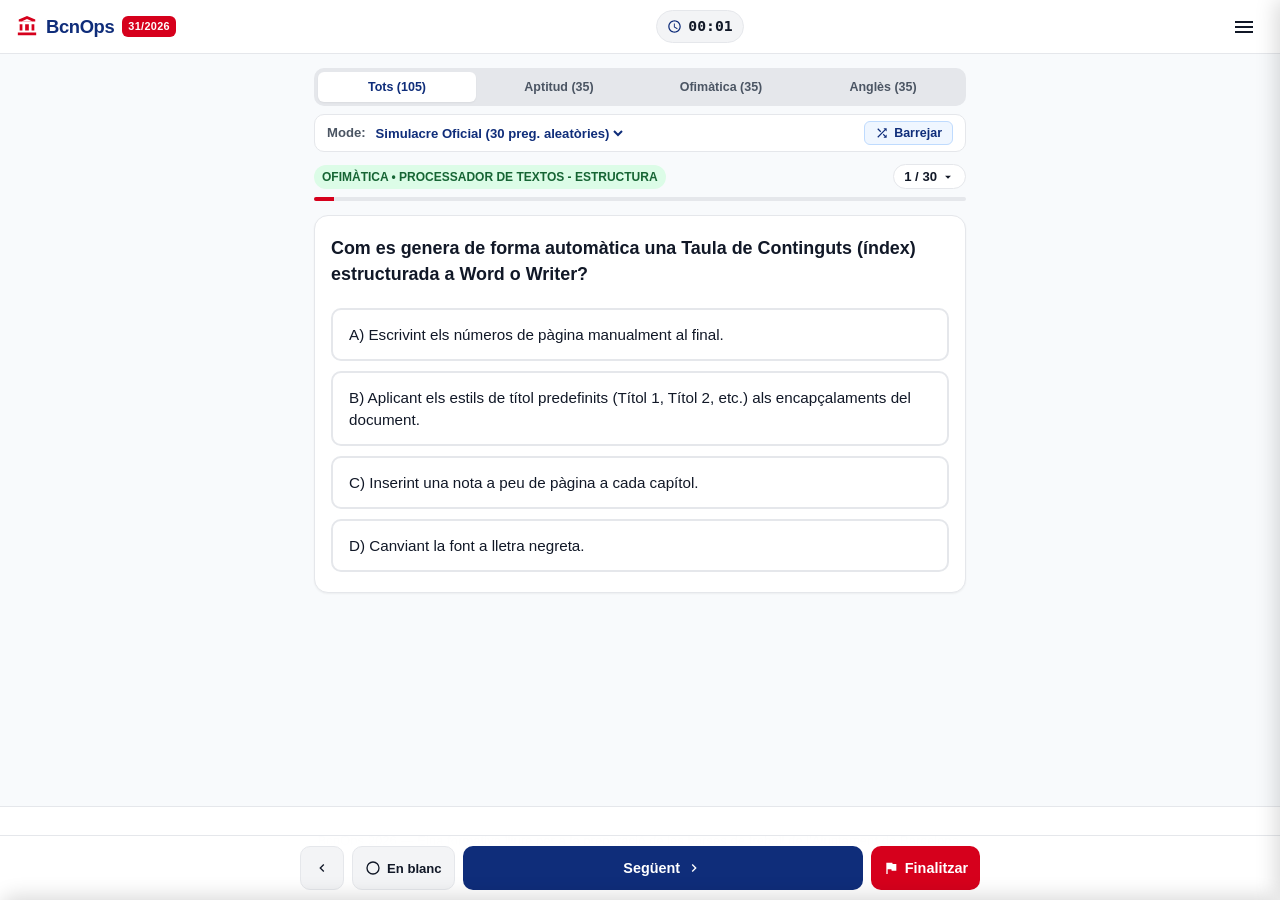
==== index.html @ 0d312356 "fix: botó veure resposta com a toggle al menú hamburger" ====
<!DOCTYPE html>
<html lang="ca">
<head>
  <meta charset="UTF-8">
  <meta name="viewport" content="width=device-width, initial-scale=1.0, maximum-scale=1.0, user-scalable=no, viewport-fit=cover">
  <title>BcnOps 2026 — Simulador d'Exàmens Borses Ajuntament de Barcelona</title>
  <meta name="description" content="Simulador de test mòbil per a la preparació de les borses de treball de l'Ajuntament de Barcelona 2026 (Expedient 31/2026). Desenvolupat per xarop.com.">
  <link rel="stylesheet" href="styles.css">
  <link rel="author" href="humans.txt">
  <link rel="icon" href="data:image/svg+xml,<svg xmlns=%22http://www.w3.org/2000/svg%22 viewBox=%220 0 24 24%22 fill=%22%23d6001c%22><path d=%22M12 1L3 5v2h18V5L12 1zm0 3.25l5.5 2.45H6.5L12 4.25zM4 10v7h3v-7H4zm6 0v7h4v-7h-4zm7 0v7h3v-7h-3zM2 19v3h20v-3H2z%22/></svg>">
</head>
<body>

  <!-- ============================================================
       App Bar Superior Neta (54px)
       ============================================================ -->
  <header class="app-bar">
    <a href="#" class="brand-badge" onclick="navigateTo('view-simulador'); return false;" aria-label="Inici BcnOps">
      <svg class="brand-icon" fill="currentColor" viewBox="0 0 24 24" aria-hidden="true">
        <path d="M12 1L3 5v2h18V5L12 1zm0 3.25l5.5 2.45H6.5L12 4.25zM4 10v7h3v-7H4zm6 0v7h4v-7h-4zm7 0v7h3v-7h-3zM2 19v3h20v-3H2z"/>
      </svg>
      <span class="brand-title">BcnOps</span>
      <span class="brand-tag">31/2026</span>
    </a>

    <!-- Cronòmetre de la capçalera amb icona SVG -->
    <div class="header-timer" id="btn-header-timer" title="Fes clic per pausar o reprendre">
      <svg fill="currentColor" viewBox="0 0 24 24" aria-hidden="true">
        <path d="M12 2C6.5 2 2 6.5 2 12s4.5 10 10 10 10-4.5 10-10S17.5 2 12 2zm0 18c-4.41 0-8-3.59-8-8s3.59-8 8-8 8 3.59 8 8-3.59 8-8 8zm.5-13H11v6l5.2 3.2.8-1.3-4.5-2.7V7z"/>
      </svg>
      <span id="quiz-timer-text">00:00</span>
    </div>

    <!-- Botó Menú Hamburguesa -->
    <button class="btn-hamburger" id="btn-open-menu" aria-label="Obrir menú principal">
      <svg fill="currentColor" viewBox="0 0 24 24" aria-hidden="true">
        <path d="M3 18h18v-2H3v2zm0-5h18v-2H3v2zm0-7v2h18V6H3z"/>
      </svg>
    </button>
  </header>

  <!-- ============================================================
       Menú Lateral Lliscant (Side Drawer)
       ============================================================ -->
  <div class="drawer-overlay" id="drawer-overlay" aria-hidden="true"></div>
  <aside class="drawer-panel" id="drawer-panel" aria-label="Menú principal de navegació">
    
    <div class="drawer-header">
      <div class="drawer-title">Menú de Navegació</div>
      <button class="btn-drawer-close" id="btn-close-menu" aria-label="Tancar menú">
        <svg width="20" height="20" fill="currentColor" viewBox="0 0 24 24"><path d="M19 6.41L17.59 5 12 10.59 6.41 5 5 6.41 10.59 12 5 17.59 6.41 19 12 13.41 17.59 19 19 17.59 13.41 12z"/></svg>
      </button>
    </div>

    <div class="drawer-body">
      <!-- Enllaç Oficial Destacat -->
      <div class="drawer-official-box">
        <strong>Convocatòria Oficial BS2026</strong>
        <p>Borses de Treball de l'Ajuntament de Barcelona (Expedient 31/2026).</p>
        <a href="https://seuelectronica.ajuntament.barcelona.cat/processosselectius/ca/convocatories/borses-2026-bs2026" 
           target="_blank" 
           rel="noopener noreferrer" 
           class="drawer-official-btn">
          <span>Seu Electrònica Oficial</span>
          <svg width="14" height="14" fill="currentColor" viewBox="0 0 24 24"><path d="M14 3h7v7h-2V6.41l-9.29 9.3-1.42-1.42 9.3-9.29H14V3zM5 5h6V3H5c-1.1 0-2 .9-2 2v14c0 1.1.9 2 2 2h14c1.1 0 2-.9 2-2v-6h-2v6H5V5z"/></svg>
        </a>
      </div>

      <!-- Opcions de Navegació -->
      <nav class="drawer-nav">
        <button class="drawer-nav-item active" onclick="navigateTo('view-simulador')">
          <svg fill="currentColor" viewBox="0 0 24 24"><path d="M19 3H5c-1.1 0-2 .9-2 2v14c0 1.1.9 2 2 2h14c1.1 0 2-.9 2-2V5c0-1.1-.9-2-2-2zm-5 14H7v-2h7v2zm3-4H7v-2h10v2zm0-4H7V7h10v2z"/></svg>
          <span>Simulador de Test</span>
        </button>

        <button class="drawer-nav-item" onclick="startExpressMode()">
          <svg fill="currentColor" viewBox="0 0 24 24"><path d="M7 2v11h3v9l7-12h-4l4-8z"/></svg>
          <span>Entrenament Exprés (Immediat)</span>
        </button>

        <button class="drawer-nav-item" onclick="navigateTo('view-plan')">
          <svg fill="currentColor" viewBox="0 0 24 24"><path d="M19 4h-1V2h-2v2H8V2H6v2H5c-1.1 0-2 .9-2 2v14c0 1.1.9 2 2 2h14c1.1 0 2-.9 2-2V6c0-1.1-.9-2-2-2zm0 16H5V9h14v11z"/></svg>
          <span>Pla d'Estudis (17 - 23 Oct)</span>
        </button>

        <button class="drawer-nav-item" onclick="navigateTo('view-seus')">
          <svg fill="currentColor" viewBox="0 0 24 24"><path d="M12 2C8.13 2 5 5.13 5 9c0 5.25 7 13 7 13s7-7.75 7-13c0-3.87-3.13-7-7-7zm0 9.5c-1.38 0-2.5-1.12-2.5-2.5s1.12-2.5 2.5-2.5 2.5 1.12 2.5 2.5-1.12 2.5-2.5 2.5z"/></svg>
          <span>Seus d'Examen i Mapes</span>
        </button>

        <button class="drawer-nav-item" onclick="navigateTo('view-logistica')">
          <svg fill="currentColor" viewBox="0 0 24 24"><path d="M11.99 2C6.47 2 2 6.48 2 12s4.47 10 9.99 10C17.52 22 22 17.52 22 12S17.52 2 11.99 2zM12 20c-4.42 0-8-3.58-8-8s3.58-8 8-8 8 3.58 8 8-3.58 8-8 8zm.5-13H11v6l5.25 3.15.75-1.23-4.5-2.67z"/></svg>
          <span>Horaris i Material Obligatori</span>
        </button>

        <button class="drawer-nav-item" onclick="navigateTo('view-fonts')">
          <svg fill="currentColor" viewBox="0 0 24 24"><path d="M3.9 12c0-1.71 1.39-3.1 3.1-3.1h4V7H7c-2.76 0-5 2.24-5 5s2.24 5 5 5h4v-1.9H7c-1.71 0-3.1-1.39-3.1-3.1zM8 13h8v-2H8v2zm9-6h-4v1.9h4c1.71 0 3.1 1.39 3.1 3.1s-1.39 3.1-3.1 3.1h-4V17h4c2.76 0 5-2.24 5-5s-2.24-5-5-5z"/></svg>
          <span>Fonts i Exàmens Antics</span>
        </button>
      </nav>

      <!-- Opció de Configuració: Veure resposta (didàctic) -->
      <button class="drawer-nav-item" onclick="toggleHintMode()" id="drawer-hint-toggle">
        <svg width="18" height="18" fill="currentColor" viewBox="0 0 24 24" aria-hidden="true"><path d="M12 2C6.48 2 2 6.48 2 12s4.48 10 10 10 10-4.48 10-10S17.52 2 12 2zm1 17h-2v-2h2v2zm2.07-7.75l-.9.92C13.45 12.9 13 13.5 13 15h-2v-.5c0-1.1.45-2.1 1.17-2.83l1.24-1.26c.37-.36.59-.86.59-1.41 0-1.1-.9-2-2-2s-2 .9-2 2H8c0-2.21 1.79-4 4-4s4 1.79 4 4c0 .88-.36 1.68-.93 2.25z"/></svg>
        <span>Veure resposta (didàctic)</span>
        <button class="toggle-switch drawer-toggle-switch" id="drawer-hint-switch" role="switch" aria-checked="false" aria-label="Activar Veure resposta">
          <span class="toggle-thumb"></span>
        </button>
      </button>

      <!-- Targeta de Millor Puntuació -->
      <div style="background: #f9fafb; border: 1px solid var(--border-color); padding: 12px; border-radius: var(--radius-md);">
        <div style="font-size: 0.75rem; color: var(--text-muted); font-weight: 800; text-transform: uppercase;">Millor puntuació registrada</div>
        <div id="drawer-best-score" style="font-size: 1.35rem; font-weight: 900; color: var(--bcn-blue);">— / 10</div>
        <div style="font-size: 0.72rem; color: var(--text-light);">Desada automàticament a localStorage</div>
      </div>
    </div>

    <div class="drawer-footer">
      <button class="btn-action btn-action-secondary" id="btn-share-app" style="width: 100%;">
        <svg width="16" height="16" fill="currentColor" viewBox="0 0 24 24"><path d="M18 16.08c-.76 0-1.44.3-1.96.77L8.91 12.7c.05-.23.09-.46.09-.7s-.04-.47-.09-.7l7.05-4.11c.54.5 1.25.81 2.04.81 1.66 0 3-1.34 3-3s-1.34-3-3-3-3 1.34-3 3c0 .24.04.47.09.7L8.04 9.81C7.5 9.31 6.79 9 6 9c-1.66 0-3 1.34-3 3s1.34 3 3 3c.79 0 1.5-.31 2.04-.81l7.12 4.16c-.05.21-.08.43-.08.65 0 1.61 1.31 2.92 2.92 2.92 1.61 0 2.92-1.31 2.92-2.92s-1.31-2.92-2.92-2.92z"/></svg>
        <span>Comparteix l'eina</span>
      </button>
      <div style="font-size: 0.72rem; color: var(--text-muted); text-align: center; margin-top: 6px;">
        © 2026 desenvolupat per <a href="https://xarop.com" target="_blank" rel="noopener noreferrer" style="color: var(--bcn-red); font-weight: 700; text-decoration: none;">xarop.com</a>
      </div>
    </div>

  </aside>

  <!-- ============================================================
       Contingut Principal (Mobile-First)
       ============================================================ -->
  <main class="main-content">

    <!-- ============================================================
         VISTA 1: EL SIMULADOR DE TEST (ACTIVA PER DEFECTE)
         ============================================================ -->
    <section id="view-simulador" class="app-view active" role="region" aria-label="Simulador de Test">

      <!-- Segmented Control de Blocs -->
      <div class="category-segmented" role="tablist" aria-label="Filtre per categories">
        <button class="segment-btn active" data-cat="tots">Tots (105)</button>
        <button class="segment-btn" data-cat="aptitudinal">Aptitud (35)</button>
        <button class="segment-btn" data-cat="ofimatica">Ofimàtica (35)</button>
        <button class="segment-btn" data-cat="angles">Anglès (35)</button>
      </div>

      <!-- Barra de Modes d'Examen (Motor Aleatori / Random) -->
      <div class="exam-mode-bar">
        <div class="mode-selector">
          <span>Mode:</span>
          <select id="exam-mode-select" class="mode-select-input" aria-label="Mode de simulacre">
            <option value="simulacre30" selected>Simulacre Oficial (30 preg. aleatòries)</option>
            <option value="express">Mode Exprés (Feedback Immediat)</option>
            <option value="rapida15">Pràctica Ràpida (15 preg. aleatòries)</option>
            <option value="bancComplet">Banc Complet (Totes)</option>
          </select>
        </div>
        <button class="btn-shuffle" id="btn-shuffle-exam" title="Generar un nou examen aleatori">
          <svg fill="currentColor" viewBox="0 0 24 24"><path d="M10.59 9.17L5.41 4 4 5.41l5.17 5.17 1.42-1.41zM14.5 4l2.04 2.04L4 18.59 5.41 20 17.96 7.46 20 9.5V4h-5.5zm.33 9.42l-1.41 1.41 3.13 3.13L14.5 20H20v-5.5l-2.04 2.04-3.13-3.12z"/></svg>
          <span>Barrejar</span>
        </button>
      </div>


      <!-- Fila superior de la pregunta: Tag + Selector Ràpid Bottom Sheet + Stats Exprés -->
      <div class="quiz-top-bar">
        <span id="q-category-tag" class="category-pill cat-aptitudinal">Aptitudinal</span>
        <div class="express-stats-live" id="express-stats-live" style="display: none;">
          <span class="express-hit" id="exp-hits">0 correctes</span> • <span class="express-miss" id="exp-misses">0 errors</span>
        </div>
        <button class="btn-jump-sheet" id="btn-open-sheet" aria-label="Obrir graella de preguntes">
          <span id="q-counter-label">1 / 30</span>
          <svg fill="currentColor" viewBox="0 0 24 24"><path d="M7 10l5 5 5-5z"/></svg>
        </button>
      </div>

      <!-- Barra de progrés prima -->
      <div class="quiz-progress-track">
        <div class="quiz-progress-bar" id="quiz-progress-bar"></div>
      </div>

      <!-- Targeta de la Pregunta -->
      <div class="question-card">
        <h2 class="question-text" id="q-prompt-text">Carregant preguntes del test...</h2>
        
        <div class="options-list" id="q-options-container" role="radiogroup" aria-label="Opcions de resposta">
          <!-- Es generen dinàmicament a app.js -->
        </div>

        <!-- Botó "Veure resposta" (controlat pel toggle) -->
        <div id="hint-btn-container" style="display: none; margin-top: 4px;">
          <button class="btn-hint-reveal" id="btn-hint-reveal" onclick="revealHint()">
            <svg width="15" height="15" fill="currentColor" viewBox="0 0 24 24" aria-hidden="true"><path d="M12 2C6.48 2 2 6.48 2 12s4.48 10 10 10 10-4.48 10-10S17.52 2 12 2zm1 17h-2v-2h2v2zm2.07-7.75l-.9.92C13.45 12.9 13 13.5 13 15h-2v-.5c0-1.1.45-2.1 1.17-2.83l1.24-1.26c.37-.36.59-.86.59-1.41 0-1.1-.9-2-2-2s-2 .9-2 2H8c0-2.21 1.79-4 4-4s4 1.79 4 4c0 .88-.36 1.68-.93 2.25z"/></svg>
            <span>Veure resposta</span>
          </button>
          <div id="hint-reveal-panel" class="hint-reveal-panel" style="display: none;" aria-live="polite"></div>
        </div>

        <!-- Caixa de Feedback Didàctic Immediat (Mode Exprés) -->
        <div id="instant-feedback-card" class="instant-feedback-card" style="display: none;" aria-live="polite">
          <div class="feedback-badge" id="feedback-badge">
            <span id="feedback-title">Resposta correcta</span>
          </div>
          <div class="feedback-explanation" id="feedback-explanation"></div>
          <button class="btn-action btn-action-primary" id="btn-next-express" style="margin-top: 12px; width: 100%;">
            <span>Següent pregunta</span>
            <svg width="16" height="16" fill="currentColor" viewBox="0 0 24 24"><path d="M8.59 16.59L10 18l6-6-6-6-1.41 1.41L13.17 12z"/></svg>
          </button>
        </div>
      </div>

    </section>

    <!-- ============================================================
         VISTA 2: RESULTATS & REVISIÓ D'ERRORS
         ============================================================ -->
    <section id="view-results" class="app-view" role="region" aria-label="Resultats del Test">

      <div class="results-card">
        <div style="font-size: 0.85rem; font-weight: 800; color: var(--text-muted); text-transform: uppercase;">Puntuació Oficial Obtinguda</div>
        <div class="score-huge" id="res-score-number">0.00 / 10</div>
        <div><span class="result-badge pass" id="res-status-badge">Apte</span></div>

        <div class="stats-row">
          <div class="stat-cell">
            <div class="stat-num" id="stat-encerts" style="color: var(--success);">0</div>
            <div class="stat-sub">Encerts</div>
          </div>
          <div class="stat-cell">
            <div class="stat-num" id="stat-errors" style="color: var(--danger);">0</div>
            <div class="stat-sub">Errors</div>
          </div>
          <div class="stat-cell">
            <div class="stat-num" id="stat-blancs" style="color: var(--warning);">0</div>
            <div class="stat-sub">En blanc</div>
          </div>
          <div class="stat-cell">
            <div class="stat-num" id="stat-temps" style="color: var(--bcn-blue);">00:00</div>
            <div class="stat-sub">Temps</div>
          </div>
        </div>

        <div style="font-size: 0.82rem; color: var(--text-muted); background: #f9fafb; padding: 8px 10px; border-radius: var(--radius-sm);" id="res-formula-detail">
          Fórmula oficial: Encerts - (Errors / 3) = Puntuació neta
        </div>

        <div style="margin-top: 16px; display: flex; gap: 8px;">
          <button class="btn-action btn-action-primary" id="btn-restart-quiz" style="flex: 1;">
            <svg fill="currentColor" viewBox="0 0 24 24"><path d="M17.65 6.35C16.2 4.9 14.21 4 12 4c-4.42 0-7.99 3.58-7.99 8s3.57 8 7.99 8c3.73 0 6.84-2.55 7.73-6h-2.08c-.82 2.33-3.04 4-5.65 4-3.31 0-6-2.69-6-6s2.69-6 6-6c1.66 0 3.14.69 4.22 1.78L13 11h7V4l-2.35 2.35z"/></svg>
            <span>Nou Intent</span>
          </button>
          <button class="btn-action btn-action-secondary" onclick="navigateTo('view-plan')">
            <span>Pla d'Estudis</span>
          </button>
        </div>
      </div>

      <!-- Llistat de Revisió d'Errors -->
      <div class="section-card">
        <div style="display: flex; justify-content: space-between; align-items: center; margin-bottom: 12px; flex-wrap: wrap; gap: 8px;">
          <h3 class="section-title" style="margin-bottom: 0;">Revisió de Preguntes</h3>
          <div style="display: flex; gap: 4px;">
            <button class="segment-btn active review-filter-btn" data-filter="all" style="padding: 4px 8px; font-size: 0.72rem;">Totes</button>
            <button class="segment-btn review-filter-btn" data-filter="wrong" style="padding: 4px 8px; font-size: 0.72rem;">Fallades</button>
            <button class="segment-btn review-filter-btn" data-filter="correct" style="padding: 4px 8px; font-size: 0.72rem;">Encerts</button>
            <button class="segment-btn review-filter-btn" data-filter="blank" style="padding: 4px 8px; font-size: 0.72rem;">En blanc</button>
          </div>
        </div>

        <div id="review-questions-list">
          <!-- Es renderitza dinàmicament a app.js -->
        </div>
      </div>

    </section>

    <!-- ============================================================
         VISTA 3: PLA D'ESTUDIS (17 - 23 D'OCTUBRE)
         ============================================================ -->
    <section id="view-plan" class="app-view" role="region" aria-label="Pla d'Estudis">
      
      <div class="section-card">
        <div style="display: flex; justify-content: space-between; align-items: center; margin-bottom: 8px;">
          <h3 class="section-title" style="margin-bottom: 0;">
            <svg fill="currentColor" viewBox="0 0 24 24"><path d="M19 4h-1V2h-2v2H8V2H6v2H5c-1.1 0-2 .9-2 2v14c0 1.1.9 2 2 2h14c1.1 0 2-.9 2-2V6c0-1.1-.9-2-2-2zm0 16H5V9h14v11z"/></svg>
            Pla de Repàs Intensiu
          </h3>
          <button class="btn-action btn-action-secondary" id="btn-reset-plan" style="padding: 4px 8px; font-size: 0.75rem; min-height: 30px;">
            Reiniciar
          </button>
        </div>
        <p style="font-size: 0.85rem; color: var(--text-muted); margin-bottom: 12px;">Del 17 al 23 d'octubre (abans de la prova del 24 d'octubre):</p>
        
        <div class="quiz-progress-track" style="height: 8px; margin-bottom: 8px;">
          <div class="quiz-progress-bar" id="plan-progress-fill"></div>
        </div>
        <div style="font-size: 0.82rem; font-weight: 800; color: var(--bcn-blue);" id="plan-progress-text">0 de 21 tasques completades (0%)</div>
      </div>

      <div id="study-plan-container">
        <!-- Es genera dinàmicament a app.js -->
      </div>

    </section>

    <!-- ============================================================
         VISTA 4: SEUS D'EXAMEN & MAPES
         ============================================================ -->
    <section id="view-seus" class="app-view" role="region" aria-label="Seus d'Examen">

      <div class="section-card">
        <h3 class="section-title">
          <svg fill="currentColor" viewBox="0 0 24 24"><path d="M12 2C8.13 2 5 5.13 5 9c0 5.25 7 13 7 13s7-7.75 7-13c0-3.87-3.13-7-7-7zm0 9.5c-1.38 0-2.5-1.12-2.5-2.5s1.12-2.5 2.5-2.5 2.5 1.12 2.5 2.5-1.12 2.5-2.5 2.5z"/></svg>
          Seus Oficials d'Examen
        </h3>
        <p style="font-size: 0.86rem; color: var(--text-muted); margin-bottom: 12px;">Localitza la teva seu per al dissabte 24 d'octubre i obre la ruta directa al navegador:</p>

        <input type="text" id="venue-search-input" class="search-input-field" placeholder="Cerca seu o carrer (ex: Ciutadella, Diagonal, Dret...)" aria-label="Cercar seu">

        <div id="venues-grid">
          <!-- Es genera dinàmicament a app.js -->
        </div>
      </div>

    </section>

    <!-- ============================================================
         VISTA 5: HORARIS I LOGÍSTICA OFICIAL
         ============================================================ -->
    <section id="view-logistica" class="app-view" role="region" aria-label="Horaris i Material">

      <div class="section-card">
        <h3 class="section-title">
          <svg fill="currentColor" viewBox="0 0 24 24"><path d="M11.99 2C6.47 2 2 6.48 2 12s4.47 10 9.99 10C17.52 22 22 17.52 22 12S17.52 2 11.99 2zM12 20c-4.42 0-8-3.58-8-8s3.58-8 8-8 8 3.58 8 8-3.58 8-8 8zm.5-13H11v6l5.25 3.15.75-1.23-4.5-2.67z"/></svg>
          Horaris Oficials (24 Octubre 2026)
        </h3>
        <div style="display: flex; flex-direction: column; gap: 12px; margin-top: 10px;">
          <div style="display: flex; gap: 10px;">
            <strong style="color: var(--bcn-blue); width: 68px;">09:30 h</strong>
            <span style="font-size: 0.88rem;">Obertura d'aules i crida oficial dels aspirants.</span>
          </div>
          <div style="display: flex; gap: 10px;">
            <strong style="color: var(--bcn-red); width: 68px;">10:00 h</strong>
            <span style="font-size: 0.88rem;"><strong>Tancament de portes i inici:</strong> 1) Prova Aptitudinal, 2) Ofimàtica, 3) Anglès.</span>
          </div>
          <div style="display: flex; gap: 10px;">
            <strong style="color: var(--success); width: 68px;">13:00 h</strong>
            <span style="font-size: 0.88rem;">Finalització estimada de les proves.</span>
          </div>
        </div>
      </div>

      <div class="section-card">
        <h3 class="section-title">
          <svg fill="currentColor" viewBox="0 0 24 24"><path d="M18 2H6c-1.1 0-2 .9-2 2v16c0 1.1.9 2 2 2h12c1.1 0 2-.9 2-2V4c0-1.1-.9-2-2-2zM6 4h5v8l-2.5-1.5L6 12V4z"/></svg>
          Material Obligatori
        </h3>
        <div style="display: flex; flex-direction: column; gap: 10px; font-size: 0.9rem;">
          <div><strong>Document d'identitat original:</strong> DNI, NIE, Passaport o Carnet de conduir vigent.</div>
          <div><strong>Llapis núm. 2 (grafit HB):</strong> Imprescindible per a la lectura òptica de la plantilla.</div>
          <div><strong>Goma d'esborrar.</strong></div>
          <div><strong>Maquineta de fer punta amb dipòsit.</strong></div>
        </div>
      </div>

      <div class="section-card" style="background: var(--bcn-red-light); border-color: var(--bcn-red-border);">
        <h3 class="section-title" style="color: var(--bcn-red); font-size: 1rem;">
          <svg fill="currentColor" viewBox="0 0 24 24"><path d="M12 1L3 5v2h18V5L12 1zm0 3.25l5.5 2.45H6.5L12 4.25zM4 10v7h3v-7H4zm6 0v7h4v-7h-4zm7 0v7h3v-7h-3zM2 19v3h20v-3H2z"/></svg>
          Seu Electrònica Ajuntament de Barcelona
        </h3>
        <p style="font-size: 0.84rem; color: #7f1d1d; margin-bottom: 10px;">Consulta tots els anuncis oficials i resolucions al portal oficial:</p>
        <a href="https://seuelectronica.ajuntament.barcelona.cat/processosselectius/ca/convocatories/borses-2026-bs2026" target="_blank" rel="noopener noreferrer" class="btn-action btn-action-danger" style="width: 100%; text-decoration: none;">
          <span>Obrir Portal Oficial</span>
          <svg width="14" height="14" fill="currentColor" viewBox="0 0 24 24"><path d="M14 3h7v7h-2V6.41l-9.29 9.3-1.42-1.42 9.3-9.29H14V3zM5 5h6V3H5c-1.1 0-2 .9-2 2v14c0 1.1.9 2 2 2h14c1.1 0 2-.9 2-2v-6h-2v6H5V5z"/></svg>
        </a>
      </div>

    </section>

    <!-- ============================================================
         VISTA 6: FONTS & RECURSOS D'EXÀMENS ANTICS
         ============================================================ -->
    <section id="view-fonts" class="app-view" role="region" aria-label="Fonts i Recursos">

      <div class="section-card">
        <h3 class="section-title">
          <svg fill="currentColor" viewBox="0 0 24 24"><path d="M19 3H5c-1.1 0-2 .9-2 2v14c0 1.1.9 2 2 2h14c1.1 0 2-.9 2-2V5c0-1.1-.9-2-2-2zm-5 14H7v-2h7v2zm3-4H7v-2h10v2zm0-4H7V7h10v2z"/></svg>
          Fonts Reals i Exàmens Antics
        </h3>
        <p style="font-size: 0.86rem; color: var(--text-muted); margin-bottom: 14px;">Models oficials i qüestionaris de pràctica gratuïta:</p>

        <div class="resource-box">
          <strong style="color: var(--bcn-red);">Seu Electrònica Ajuntament de Barcelona</strong>
          <span style="font-size: 0.82rem; color: var(--text-muted);">Convocatòria oficial d'ampliació de borses 2026 (Exp. 31/2026).</span>
          <a href="https://seuelectronica.ajuntament.barcelona.cat/processosselectius/ca/convocatories/borses-2026-bs2026" target="_blank" rel="noopener noreferrer" style="font-size: 0.84rem; font-weight: 700; color: var(--bcn-blue); text-decoration: none;">Visitar Seu Oficial ↗</a>
        </div>

        <div class="resource-box">
          <strong>Exàmens Anteriors de 28 Categories (Ajuntament de Barcelona)</strong>
          <span style="font-size: 0.82rem; color: var(--text-muted);">Qüestionaris i fulls de respostes reals d'anys anteriors (subgrups A1, A2, C1).</span>
          <a href="https://seuelectronica.ajuntament.barcelona.cat/processosselectius/es/convocatories/convocatories-de-28-categories-dels-subgrups-a1-a2-i-c1" target="_blank" rel="noopener noreferrer" style="font-size: 0.84rem; font-weight: 700; color: var(--bcn-blue); text-decoration: none;">Consultar Exàmens Reals ↗</a>
        </div>

        <div class="resource-box">
          <strong>OpositaTest — Psicotècnics Generals</strong>
          <span style="font-size: 0.82rem; color: var(--text-muted);">Bateria de sèries numèriques, figures i analogies.</span>
          <a href="https://www.opositatest.com/oposiciones/psicotecnicos-generales/test" target="_blank" rel="noopener noreferrer" style="font-size: 0.84rem; font-weight: 700; color: var(--bcn-blue); text-decoration: none;">Practicar a OpositaTest ↗</a>
        </div>

        <div class="resource-box">
          <strong>TestPolicia.cat — Psicotècnics de Catalunya</strong>
          <span style="font-size: 0.82rem; color: var(--text-muted);">Exercicis psicotècnics en català basats en administracions catalanes.</span>
          <a href="https://testpolicia.cat/psicotecnics/" target="_blank" rel="noopener noreferrer" style="font-size: 0.84rem; font-weight: 700; color: var(--bcn-blue); text-decoration: none;">Accedir a TestPolicia ↗</a>
        </div>

        <div class="resource-box">
          <strong>Desafío Psicotécnicos — Exercicis Gratuïts</strong>
          <span style="font-size: 0.82rem; color: var(--text-muted);">Càlcul mental ràpid, percentatges i raonament abstracte.</span>
          <a href="https://desafiopsicotecnicos.com/test-psicotecnicos-gratis/" target="_blank" rel="noopener noreferrer" style="font-size: 0.84rem; font-weight: 700; color: var(--bcn-blue); text-decoration: none;">Practicar Exercicis ↗</a>
        </div>

        <div class="resource-box">
          <strong>AulaClic — Cursos d'Ofimàtica i Excel</strong>
          <span style="font-size: 0.82rem; color: var(--text-muted);">Tutorials de fórmules d'Excel (SUMAR.SI, PROMEDIO, referències $).</span>
          <a href="https://www.aulaclic.es" target="_blank" rel="noopener noreferrer" style="font-size: 0.84rem; font-weight: 700; color: var(--bcn-blue); text-decoration: none;">Formació a AulaClic ↗</a>
        </div>

        <div class="resource-box">
          <strong>Cambridge English — Test Your English</strong>
          <span style="font-size: 0.82rem; color: var(--text-muted);">Diagnòstic d'anglès professional i administratiu.</span>
          <a href="https://www.cambridgeenglish.org/test-your-english/" target="_blank" rel="noopener noreferrer" style="font-size: 0.84rem; font-weight: 700; color: var(--bcn-blue); text-decoration: none;">Test de Cambridge ↗</a>
        </div>

      </div>

    </section>

  </main>

  <!-- ============================================================
       Barra d'Accions Inferior Fixa (Zona Natural del Polze)
       ============================================================ -->
  <footer class="bottom-action-bar" id="bottom-bar">
    <div class="bottom-action-container">
      <button class="btn-action btn-action-secondary btn-action-icon" id="btn-prev" aria-label="Pregunta anterior">
        <svg width="20" height="20" fill="currentColor" viewBox="0 0 24 24"><path d="M15.41 7.41L14 6l-6 6 6 6 1.41-1.41L10.83 12z"/></svg>
      </button>

      <button class="btn-action btn-action-secondary" id="btn-clear-choice" style="font-size: 0.82rem; padding: 8px 12px;">
        <svg width="15" height="15" fill="none" stroke="currentColor" stroke-width="2" viewBox="0 0 24 24"><circle cx="12" cy="12" r="9"/></svg>
        <span>En blanc</span>
      </button>

      <button class="btn-action btn-action-primary" id="btn-next">
        <span>Següent</span>
        <svg width="18" height="18" fill="currentColor" viewBox="0 0 24 24"><path d="M8.59 16.59L10 18l6-6-6-6-1.41 1.41L13.17 12z"/></svg>
      </button>

      <button class="btn-action btn-action-danger" id="btn-finish-quiz" style="padding: 10px 12px;">
        <svg width="15" height="15" fill="currentColor" viewBox="0 0 24 24"><path d="M14.4 6L14 4H5v17h2v-7h5.6l.4 2h7V6z"/></svg>
        <span>Finalitzar</span>
      </button>
    </div>
  </footer>

  <!-- ============================================================
       Modal Emergent de salts de preguntes (Bottom Sheet)
       ============================================================ -->
  <div class="sheet-overlay" id="sheet-overlay" aria-hidden="true"></div>
  <div class="sheet-panel" id="sheet-panel" role="dialog" aria-modal="true" aria-label="Graella de preguntes">
    <div class="sheet-header">
      <div style="font-weight: 800; font-size: 0.95rem; color: var(--bcn-blue);">Salta a una pregunta</div>
      <button class="btn-drawer-close" id="btn-close-sheet" aria-label="Tancar graella">✕</button>
    </div>
    <div class="sheet-grid" id="question-nav-grid">
      <!-- Es generen dinàmicament a app.js -->
    </div>
  </div>

  <!-- ============================================================
       Peu de Pàgina Global amb Copyright xarop.com
       ============================================================ -->
  <footer class="app-global-footer">
    <div class="footer-container">
      <p>BcnOps 2026 — Eina formativa lliure per a la preparació de les borses de treball de l'Ajuntament de Barcelona.</p>
      <p>© 2026 desenvolupat per <a href="https://xarop.com" target="_blank" rel="noopener noreferrer">xarop.com</a></p>
    </div>
  </footer>

  <script src="app.js"></script>
</body>
</html>
---- styles.css ----
/* ============================================================
   BcnOps 2026 — Sistema Visual Institucional Mobile-First
   Inspirat en la identitat gràfica de l'Ajuntament de Barcelona
   Desenvolupat per xarop.com (https://xarop.com)
   ============================================================ */

:root {
  --bcn-red: #d6001c;
  --bcn-red-hover: #b00017;
  --bcn-red-light: #fef2f2;
  --bcn-red-border: #fecaca;

  --bcn-blue: #0f2d7a;
  --bcn-blue-light: #eff6ff;
  --bcn-blue-border: #bfdbfe;
  
  --primary: #1a56db;
  --primary-hover: #1e429f;
  
  --text-main: #111827;
  --text-muted: #4b5563;
  --text-light: #9ca3af;
  
  --bg-main: #f8fafc;
  --card-bg: #ffffff;
  --border-color: #e5e7eb;

  --success: #15803d;
  --success-bg: #f0fdf4;
  --danger: #b91c1c;
  --danger-bg: #fef2f2;
  --warning: #b45309;
  --warning-bg: #fffbeb;

  --header-height: 54px;
  --radius-sm: 6px;
  --radius-md: 10px;
  --radius-lg: 14px;
  --radius-full: 9999px;

  --shadow-sm: 0 1px 2px rgba(0, 0, 0, 0.05);
  --shadow-md: 0 4px 6px -1px rgba(0, 0, 0, 0.08);

  --font-family: -apple-system, BlinkMacSystemFont, "Segoe UI", Roboto, "Helvetica Neue", Arial, sans-serif;
}

* {
  box-sizing: border-box;
  margin: 0;
  padding: 0;
  -webkit-tap-highlight-color: transparent;
}

html, body {
  min-height: 100vh;
  background-color: var(--bg-main);
  color: var(--text-main);
  font-family: var(--font-family);
  font-size: 16px;
  line-height: 1.5;
  -webkit-text-size-adjust: 100%;
}

body {
  display: flex;
  flex-direction: column;
}

/* ============================================================
   App Bar Superior Compacta (54px)
   ============================================================ */

.app-bar {
  position: sticky;
  top: 0;
  z-index: 80;
  height: var(--header-height);
  background: rgba(255, 255, 255, 0.96);
  backdrop-filter: blur(12px);
  -webkit-backdrop-filter: blur(12px);
  border-bottom: 1px solid var(--border-color);
  display: flex;
  align-items: center;
  justify-content: space-between;
  padding: 0 16px;
}

.brand-badge {
  display: flex;
  align-items: center;
  gap: 8px;
  text-decoration: none;
  color: var(--bcn-blue);
}

.brand-icon {
  width: 22px;
  height: 22px;
  color: var(--bcn-red);
}

.brand-title {
  font-size: 1.15rem;
  font-weight: 800;
  letter-spacing: -0.02em;
  color: var(--bcn-blue);
}

.brand-tag {
  background: var(--bcn-red);
  color: #ffffff;
  font-size: 0.68rem;
  font-weight: 800;
  padding: 2px 6px;
  border-radius: var(--radius-sm);
  letter-spacing: 0.03em;
}

/* Cronòmetre */
.header-timer {
  display: inline-flex;
  align-items: center;
  gap: 6px;
  background: #f3f4f6;
  border: 1px solid var(--border-color);
  padding: 4px 10px;
  border-radius: var(--radius-full);
  font-family: monospace, ui-monospace, sans-serif;
  font-size: 0.92rem;
  font-weight: 700;
  color: var(--text-main);
  cursor: pointer;
  transition: all 0.15s ease;
}

.header-timer svg {
  width: 15px;
  height: 15px;
  color: var(--bcn-blue);
}

.header-timer:hover {
  background: #e5e7eb;
}

/* Botó Hamburguesa */
.btn-hamburger {
  background: transparent;
  border: none;
  width: 40px;
  height: 40px;
  display: flex;
  align-items: center;
  justify-content: center;
  cursor: pointer;
  color: var(--text-main);
  border-radius: var(--radius-sm);
  transition: background 0.15s ease;
}

.btn-hamburger:hover {
  background: #f3f4f6;
}

.btn-hamburger svg {
  width: 24px;
  height: 24px;
}

/* ============================================================
   Menú Lateral Lliscant (Side Drawer)
   ============================================================ */

.drawer-overlay {
  position: fixed;
  inset: 0;
  background: rgba(17, 24, 39, 0.6);
  backdrop-filter: blur(4px);
  -webkit-backdrop-filter: blur(4px);
  z-index: 200;
  opacity: 0;
  pointer-events: none;
  transition: opacity 0.25s ease;
}

.drawer-overlay.open {
  opacity: 1;
  pointer-events: auto;
}

.drawer-panel {
  position: fixed;
  top: 0;
  right: 0;
  width: 86%;
  max-width: 350px;
  height: 100%;
  background: #ffffff;
  z-index: 201;
  transform: translateX(100%);
  transition: transform 0.28s cubic-bezier(0.16, 1, 0.3, 1);
  display: flex;
  flex-direction: column;
  box-shadow: -4px 0 20px rgba(0,0,0,0.15);
}

.drawer-panel.open {
  transform: translateX(0);
}

.drawer-header {
  padding: 16px 20px;
  border-bottom: 1px solid var(--border-color);
  display: flex;
  align-items: center;
  justify-content: space-between;
}

.drawer-title {
  font-size: 1.05rem;
  font-weight: 800;
  color: var(--bcn-blue);
}

.btn-drawer-close {
  background: transparent;
  border: none;
  width: 36px;
  height: 36px;
  border-radius: var(--radius-sm);
  display: flex;
  align-items: center;
  justify-content: center;
  cursor: pointer;
  color: var(--text-muted);
}

.btn-drawer-close:hover {
  background: #f3f4f6;
  color: var(--text-main);
}

.drawer-body {
  flex: 1;
  overflow-y: auto;
  padding: 16px;
  display: flex;
  flex-direction: column;
  gap: 16px;
}

.drawer-official-box {
  background: var(--bcn-red);
  color: #ffffff;
  padding: 14px;
  border-radius: var(--radius-md);
  font-size: 0.86rem;
}

.drawer-official-box strong {
  display: block;
  font-size: 0.95rem;
  margin-bottom: 4px;
}

.drawer-official-box p {
  opacity: 0.95;
  margin-bottom: 10px;
  font-size: 0.82rem;
}

.drawer-official-btn {
  display: flex;
  align-items: center;
  justify-content: center;
  gap: 6px;
  background: #ffffff;
  color: var(--bcn-red);
  padding: 8px 12px;
  border-radius: var(--radius-sm);
  font-size: 0.82rem;
  font-weight: 800;
  text-decoration: none;
}

.drawer-nav {
  display: flex;
  flex-direction: column;
  gap: 4px;
}

.drawer-nav-item {
  display: flex;
  align-items: center;
  gap: 12px;
  padding: 12px 14px;
  border-radius: var(--radius-md);
  font-size: 0.95rem;
  font-weight: 600;
  color: var(--text-main);
  background: transparent;
  border: none;
  width: 100%;
  text-align: left;
  cursor: pointer;
  transition: all 0.15s ease;
}

.drawer-nav-item svg {
  width: 18px;
  height: 18px;
  color: var(--bcn-blue);
  flex-shrink: 0;
}

.drawer-nav-item:hover, .drawer-nav-item.active {
  background: var(--bcn-blue-light);
  color: var(--bcn-blue);
}

.drawer-footer {
  padding: 14px 18px;
  border-top: 1px solid var(--border-color);
  background: #f9fafb;
  display: flex;
  flex-direction: column;
  gap: 8px;
}

/* ============================================================
   Contenidor Principal & Vistes
   ============================================================ */

.main-content {
  flex: 1;
  max-width: 680px;
  width: 100%;
  margin: 0 auto;
  padding: 14px 14px 90px;
}

.app-view {
  display: none;
  animation: fadeIn 0.2s ease-out;
}

.app-view.active {
  display: block;
}

@keyframes fadeIn {
  from { opacity: 0; transform: translateY(4px); }
  to { opacity: 1; transform: translateY(0); }
}

/* ============================================================
   Controls del Simulador
   ============================================================ */

/* Segmented Control de Blocs */
.category-segmented {
  display: grid;
  grid-template-columns: repeat(4, 1fr);
  gap: 4px;
  background: #e5e7eb;
  padding: 4px;
  border-radius: var(--radius-md);
  margin-bottom: 8px;
}

.segment-btn {
  background: transparent;
  border: none;
  font-family: inherit;
  font-size: 0.78rem;
  font-weight: 700;
  color: var(--text-muted);
  padding: 8px 4px;
  border-radius: var(--radius-sm);
  cursor: pointer;
  text-align: center;
  white-space: nowrap;
  overflow: hidden;
  text-overflow: ellipsis;
  transition: all 0.15s ease;
}

.segment-btn.active {
  background: #ffffff;
  color: var(--bcn-blue);
  box-shadow: var(--shadow-sm);
}

/* Barra de Modes d'Examen (Simulacre Oficial vs Banc complet) */
.exam-mode-bar {
  display: flex;
  align-items: center;
  justify-content: space-between;
  gap: 8px;
  margin-bottom: 12px;
  background: #ffffff;
  border: 1px solid var(--border-color);
  padding: 6px 12px;
  border-radius: var(--radius-md);
}

.mode-selector {
  display: flex;
  align-items: center;
  gap: 6px;
  font-size: 0.82rem;
  font-weight: 700;
  color: var(--text-muted);
}

.mode-select-input {
  font-family: inherit;
  font-size: 0.82rem;
  font-weight: 700;
  color: var(--bcn-blue);
  background: transparent;
  border: none;
  cursor: pointer;
  outline: none;
}

.btn-shuffle {
  display: inline-flex;
  align-items: center;
  gap: 5px;
  background: var(--bcn-blue-light);
  color: var(--bcn-blue);
  border: 1px solid var(--bcn-blue-border);
  padding: 4px 10px;
  border-radius: var(--radius-sm);
  font-size: 0.78rem;
  font-weight: 700;
  cursor: pointer;
  transition: all 0.15s ease;
}

.btn-shuffle svg {
  width: 14px;
  height: 14px;
}

.btn-shuffle:hover {
  background: #dbeafe;
}

/* Fila de Pregunta: Categoria i Selector de Graella */
.quiz-top-bar {
  display: flex;
  align-items: center;
  justify-content: space-between;
  margin-bottom: 8px;
}

.btn-jump-sheet {
  display: inline-flex;
  align-items: center;
  gap: 4px;
  background: #ffffff;
  border: 1px solid var(--border-color);
  padding: 4px 10px;
  border-radius: var(--radius-full);
  font-size: 0.82rem;
  font-weight: 700;
  color: var(--text-main);
  cursor: pointer;
}

.btn-jump-sheet svg {
  width: 14px;
  height: 14px;
}

.btn-jump-sheet:hover {
  background: #f3f4f6;
}

.category-pill {
  font-size: 0.75rem;
  font-weight: 800;
  text-transform: uppercase;
  padding: 3px 8px;
  border-radius: var(--radius-full);
}

.cat-aptitudinal { background: #f3e8ff; color: #6b21a8; }
.cat-ofimatica { background: #dcfce7; color: #166534; }
.cat-angles { background: #fef3c7; color: #92400e; }

/* Barra de progrés de línia prima */
.quiz-progress-track {
  width: 100%;
  height: 4px;
  background: #e5e7eb;
  border-radius: var(--radius-full);
  overflow: hidden;
  margin-bottom: 14px;
}

.quiz-progress-bar {
  height: 100%;
  background: var(--bcn-red);
  width: 0%;
  transition: width 0.25s ease;
}

/* Targeta de la Pregunta */
.question-card {
  background: #ffffff;
  border: 1px solid var(--border-color);
  border-radius: var(--radius-lg);
  padding: 20px 16px;
  margin-bottom: 16px;
  box-shadow: var(--shadow-sm);
}

.question-text {
  font-size: 1.12rem;
  font-weight: 700;
  line-height: 1.45;
  color: var(--text-main);
  margin-bottom: 20px;
}

/* Opcions de Resposta Tàctils */
.options-list {
  display: flex;
  flex-direction: column;
  gap: 10px;
}

.option-item {
  width: 100%;
  min-height: 52px;
  padding: 14px 16px;
  font-family: inherit;
  font-size: 0.95rem;
  line-height: 1.4;
  text-align: left;
  border-radius: var(--radius-md);
  border: 2px solid var(--border-color);
  background: #ffffff;
  color: var(--text-main);
  cursor: pointer;
  display: flex;
  align-items: center;
  gap: 10px;
  transition: all 0.15s ease;
  user-select: none;
}

.option-item:hover {
  border-color: var(--bcn-blue-border);
  background: #f9fafb;
}

.option-item.selected {
  border-color: var(--bcn-blue);
  background: var(--bcn-blue-light);
  color: var(--bcn-blue);
  font-weight: 700;
}

/* Estils Mode Exprés (Feedback Immediat) */
.option-item.correct {
  border-color: var(--success) !important;
  background: var(--success-bg) !important;
  color: #14532d !important;
  font-weight: 800;
  box-shadow: 0 0 0 1px var(--success);
}

.option-item.wrong {
  border-color: var(--danger) !important;
  background: var(--danger-bg) !important;
  color: #7f1d1d !important;
  font-weight: 800;
  box-shadow: 0 0 0 1px var(--danger);
}

.option-item.disabled {
  pointer-events: none;
}

.instant-feedback-card {
  margin-top: 18px;
  padding: 16px;
  border-radius: var(--radius-md);
  border: 1px solid var(--border-color);
  animation: fadeIn 0.22s ease-out;
}

.instant-feedback-card.correct {
  background: var(--success-bg);
  border-color: #86efac;
}

.instant-feedback-card.wrong {
  background: var(--danger-bg);
  border-color: #fca5a5;
}

.feedback-badge {
  display: flex;
  align-items: center;
  gap: 6px;
  font-size: 0.92rem;
  font-weight: 800;
  margin-bottom: 8px;
}

.instant-feedback-card.correct .feedback-badge {
  color: var(--success);
}

.instant-feedback-card.wrong .feedback-badge {
  color: var(--danger);
}

.feedback-explanation {
  font-size: 0.88rem;
  line-height: 1.45;
  color: var(--text-main);
  background: #ffffff;
  padding: 10px 12px;
  border-radius: var(--radius-sm);
  border: 1px solid rgba(0, 0, 0, 0.06);
}

/* Comptador exprés en viu */
.express-stats-live {
  display: flex;
  align-items: center;
  gap: 10px;
  font-size: 0.78rem;
  font-weight: 800;
}

.express-hit {
  color: var(--success);
}

.express-miss {
  color: var(--danger);
}

/* ============================================================
   Barra d'Accions Inferior Fixa (Thumb Action Bar)
   ============================================================ */

.bottom-action-bar {
  position: fixed;
  bottom: 0;
  left: 0;
  right: 0;
  z-index: 70;
  background: rgba(255, 255, 255, 0.98);
  backdrop-filter: blur(10px);
  -webkit-backdrop-filter: blur(10px);
  border-top: 1px solid var(--border-color);
  padding: 10px 16px;
  padding-bottom: max(10px, env(safe-area-inset-bottom));
}

.bottom-action-container {
  max-width: 680px;
  margin: 0 auto;
  display: flex;
  align-items: center;
  justify-content: space-between;
  gap: 8px;
}

.btn-action {
  font-family: inherit;
  font-size: 0.9rem;
  font-weight: 700;
  padding: 10px 14px;
  border-radius: var(--radius-md);
  border: none;
  cursor: pointer;
  display: inline-flex;
  align-items: center;
  justify-content: center;
  gap: 6px;
  min-height: 44px;
  transition: all 0.15s ease;
}

.btn-action svg {
  width: 16px;
  height: 16px;
}

.btn-action-primary {
  background: var(--bcn-blue);
  color: #ffffff;
  flex: 1;
}

.btn-action-primary:hover {
  background: #0b225c;
}

.btn-action-secondary {
  background: #f3f4f6;
  color: var(--text-main);
  border: 1px solid var(--border-color);
}

.btn-action-secondary:hover {
  background: #e5e7eb;
}

.btn-action-danger {
  background: var(--bcn-red);
  color: #ffffff;
}

.btn-action-danger:hover {
  background: var(--bcn-red-hover);
}

.btn-action-icon {
  width: 44px;
  padding: 0;
  flex-shrink: 0;
}

/* ============================================================
   Modal Bottom Sheet (Graella de preguntes)
   ============================================================ */

.sheet-overlay {
  position: fixed;
  inset: 0;
  background: rgba(17, 24, 39, 0.5);
  backdrop-filter: blur(2px);
  z-index: 150;
  opacity: 0;
  pointer-events: none;
  transition: opacity 0.2s ease;
}

.sheet-overlay.open {
  opacity: 1;
  pointer-events: auto;
}

.sheet-panel {
  position: fixed;
  bottom: 0;
  left: 0;
  right: 0;
  max-height: 75vh;
  background: #ffffff;
  z-index: 151;
  border-radius: 16px 16px 0 0;
  box-shadow: 0 -4px 20px rgba(0,0,0,0.15);
  transform: translateY(100%);
  transition: transform 0.25s cubic-bezier(0.16, 1, 0.3, 1);
  display: flex;
  flex-direction: column;
}

.sheet-panel.open {
  transform: translateY(0);
}

.sheet-header {
  padding: 16px 20px;
  border-bottom: 1px solid var(--border-color);
  display: flex;
  align-items: center;
  justify-content: space-between;
}

.sheet-grid {
  padding: 16px;
  overflow-y: auto;
  display: grid;
  grid-template-columns: repeat(auto-fill, minmax(42px, 1fr));
  gap: 8px;
}

.sheet-q-btn {
  height: 42px;
  border-radius: var(--radius-sm);
  border: 1px solid var(--border-color);
  background: #ffffff;
  font-size: 0.86rem;
  font-weight: 700;
  color: var(--text-main);
  cursor: pointer;
  display: flex;
  align-items: center;
  justify-content: center;
  transition: all 0.15s ease;
}

.sheet-q-btn.current {
  border-color: var(--bcn-blue);
  background: var(--bcn-blue-light);
  color: var(--bcn-blue);
}

.sheet-q-btn.answered {
  background: #dbeafe;
  border-color: #93c5fd;
  color: var(--bcn-blue);
}

/* ============================================================
   Resultats & Revisió d'Errors
   ============================================================ */

.results-card {
  background: #ffffff;
  border: 1px solid var(--border-color);
  border-radius: var(--radius-lg);
  padding: 24px 18px;
  text-align: center;
  margin-bottom: 18px;
}

.score-huge {
  font-size: 3.2rem;
  font-weight: 900;
  color: var(--bcn-blue);
  line-height: 1;
  margin: 10px 0;
}

.result-badge {
  display: inline-block;
  padding: 4px 12px;
  border-radius: var(--radius-full);
  font-size: 0.85rem;
  font-weight: 800;
  text-transform: uppercase;
}

.result-badge.pass { background: var(--success-bg); color: var(--success); }
.result-badge.fail { background: var(--danger-bg); color: var(--danger); }

.stats-row {
  display: grid;
  grid-template-columns: repeat(4, 1fr);
  gap: 8px;
  margin: 18px 0;
}

.stat-cell {
  background: #f9fafb;
  padding: 10px 4px;
  border-radius: var(--radius-sm);
  border: 1px solid var(--border-color);
}

.stat-num { font-size: 1.25rem; font-weight: 800; }
.stat-sub { font-size: 0.7rem; color: var(--text-muted); text-transform: uppercase; font-weight: 700; }

.review-card-item {
  background: #ffffff;
  border: 1px solid var(--border-color);
  border-radius: var(--radius-md);
  padding: 16px;
  margin-bottom: 12px;
}

.review-card-item.is-correct { border-left: 5px solid var(--success); }
.review-card-item.is-wrong { border-left: 5px solid var(--danger); }
.review-card-item.is-blank { border-left: 5px solid var(--warning); }

.review-expl-box {
  background: #f9fafb;
  border: 1px solid var(--border-color);
  padding: 10px 12px;
  border-radius: var(--radius-sm);
  font-size: 0.88rem;
  margin-top: 10px;
}

/* ============================================================
   Targetes Generals
   ============================================================ */

.section-card {
  background: #ffffff;
  border: 1px solid var(--border-color);
  border-radius: var(--radius-lg);
  padding: 18px;
  margin-bottom: 16px;
}

.section-title {
  font-size: 1.15rem;
  font-weight: 800;
  color: var(--bcn-blue);
  margin-bottom: 12px;
  display: flex;
  align-items: center;
  gap: 8px;
}

.section-title svg {
  width: 20px;
  height: 20px;
  color: var(--bcn-red);
}

.search-input-field {
  width: 100%;
  padding: 12px 14px;
  font-size: 0.92rem;
  border: 1px solid var(--border-color);
  border-radius: var(--radius-md);
  font-family: inherit;
  margin-bottom: 12px;
}

.venue-item-box {
  background: #f9fafb;
  border: 1px solid var(--border-color);
  border-radius: var(--radius-md);
  padding: 14px;
  margin-bottom: 12px;
  display: flex;
  flex-direction: column;
  gap: 6px;
}

.venue-item-title {
  font-weight: 800;
  font-size: 0.98rem;
  color: var(--text-main);
}

.venue-item-addr {
  font-size: 0.84rem;
  color: var(--text-muted);
}

/* Tasques del Pla d'estudis */
.plan-day-box {
  border: 1px solid var(--border-color);
  border-radius: var(--radius-md);
  margin-bottom: 12px;
  overflow: hidden;
}

.plan-day-header {
  background: #f9fafb;
  padding: 10px 14px;
  font-size: 0.92rem;
  font-weight: 800;
  color: var(--bcn-blue);
  border-bottom: 1px solid var(--border-color);
}

.plan-task-row {
  display: flex;
  align-items: flex-start;
  gap: 10px;
  padding: 10px 14px;
  font-size: 0.9rem;
  cursor: pointer;
  border-bottom: 1px solid #f3f4f6;
}

.plan-task-row:last-child {
  border-bottom: none;
}

.plan-task-row input[type="checkbox"] {
  width: 18px;
  height: 18px;
  margin-top: 2px;
  accent-color: var(--bcn-blue);
}

.plan-task-row.done span {
  text-decoration: line-through;
  color: var(--text-light);
}

/* Recursos */
.resource-box {
  background: #f9fafb;
  border: 1px solid var(--border-color);
  border-radius: var(--radius-md);
  padding: 14px;
  margin-bottom: 12px;
  display: flex;
  flex-direction: column;
  gap: 6px;
}

/* ============================================================
   Peu de pàgina i Copyright xarop.com
   ============================================================ */

.app-global-footer {
  border-top: 1px solid var(--border-color);
  background: #ffffff;
  padding: 24px 16px;
  margin-top: 30px;
  font-size: 0.82rem;
  color: var(--text-muted);
  text-align: center;
}

.footer-container {
  max-width: 680px;
  margin: 0 auto;
  display: flex;
  flex-direction: column;
  gap: 6px;
}

.footer-container a {
  color: var(--bcn-red);
  text-decoration: none;
  font-weight: 700;
}

.footer-container a:hover {
  text-decoration: underline;
}

/* ============================================================
   Toggle Bar: Veure resposta
   ============================================================ */

.hint-toggle-bar {
  display: flex;
  align-items: center;
  gap: 10px;
  padding: 8px 12px;
  margin-bottom: 10px;
  background: var(--bg-main);
  border: 1px solid var(--border-color);
  border-radius: var(--radius-md);
  font-size: 0.82rem;
  color: var(--text-muted);
}

.toggle-label {
  display: inline-flex;
  align-items: center;
  gap: 8px;
  cursor: pointer;
  flex-shrink: 0;
}

.toggle-label svg {
  width: 15px;
  height: 15px;
}

.toggle-switch {
  position: relative;
  width: 44px;
  height: 24px;
  flex-shrink: 0;
  background: var(--border-color);
  border: none;
  border-radius: var(--radius-full);
  cursor: pointer;
  padding: 0;
  transition: background 0.2s ease;
}

.toggle-thumb {
  position: absolute;
  top: 3px;
  left: 3px;
  width: 18px;
  height: 18px;
  border-radius: var(--radius-full);
  background: #ffffff;
  box-shadow: var(--shadow-sm);
  transition: transform 0.2s ease;
}

.toggle-switch.is-checked {
  background: var(--success);
}

.toggle-switch.is-checked .toggle-thumb {
  transform: translateX(20px);
}

.btn-hint-reveal {
  display: inline-flex;
  align-items: center;
  gap: 8px;
  background: var(--bcn-blue);
  color: #ffffff;
  border: none;
  border-radius: var(--radius-md);
  padding: 10px 14px;
  font-family: inherit;
  font-size: 0.85rem;
  font-weight: 700;
  cursor: pointer;
  transition: background 0.15s ease;
}

.btn-hint-reveal:hover {
  background: #0b225c;
}

.hint-reveal-panel {
  margin-top: 10px;
  padding: 14px;
  background: var(--bg-main);
  border: 1px solid var(--border-color);
  border-radius: var(--radius-md);
  font-size: 0.85rem;
  color: var(--text-main);
  line-height: 1.6;
  display: none;
}

.hint-reveal-panel.visible {
  display: block;
}

/* Estat del toggle al menú hamburger */
.toggle-status {
  margin-left: auto;
  font-size: 0.78rem;
  color: var(--text-muted);
  font-weight: 600;
  white-space: nowrap;
}

/* Toggle switch al drawer (alineat a la dreta) */
.drawer-toggle-switch {
  margin-left: auto;
  flex-shrink: 0;
}

/* Línia de resposta correcta al panel d'explicació */
.hint-reveal-panel .correct-answer {
  margin-bottom: 10px;
  color: var(--success);
  font-weight: 800;
  font-size: 0.9rem;
  display: flex;
  align-items: center;
  gap: 6px;
}

.hint-reveal-panel .correct-answer span {
  color: var(--text-main);
  font-weight: 700;
}
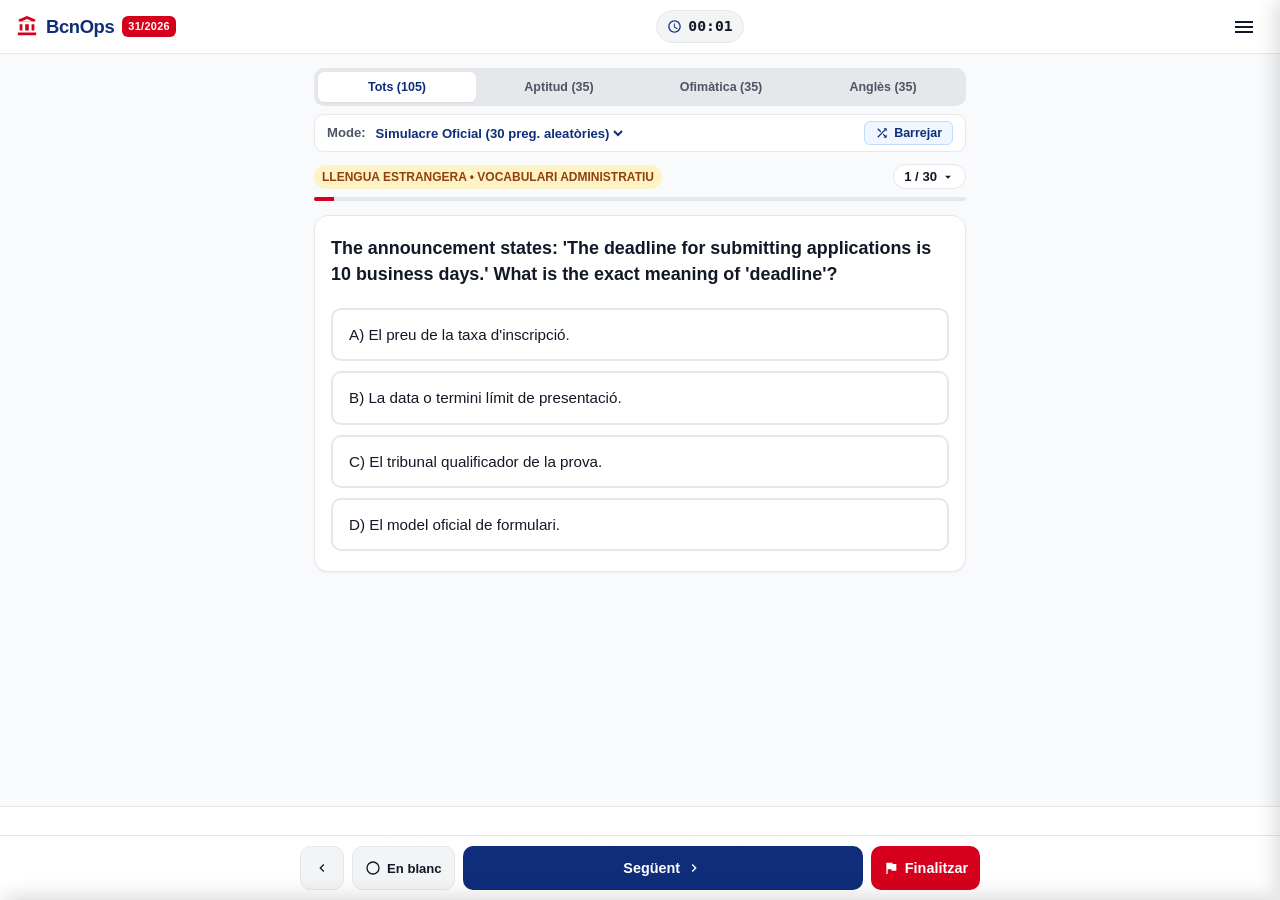
==== commit 45415abc: "fix: evita doble execució del toggle al clicar el switch del menú" ====
--- a/index.html
+++ b/index.html
@@ -103,7 +103,7 @@
       <button class="drawer-nav-item" onclick="toggleHintMode()" id="drawer-hint-toggle">
         <svg width="18" height="18" fill="currentColor" viewBox="0 0 24 24" aria-hidden="true"><path d="M12 2C6.48 2 2 6.48 2 12s4.48 10 10 10 10-4.48 10-10S17.52 2 12 2zm1 17h-2v-2h2v2zm2.07-7.75l-.9.92C13.45 12.9 13 13.5 13 15h-2v-.5c0-1.1.45-2.1 1.17-2.83l1.24-1.26c.37-.36.59-.86.59-1.41 0-1.1-.9-2-2-2s-2 .9-2 2H8c0-2.21 1.79-4 4-4s4 1.79 4 4c0 .88-.36 1.68-.93 2.25z"/></svg>
         <span>Veure resposta (didàctic)</span>
-        <button class="toggle-switch drawer-toggle-switch" id="drawer-hint-switch" role="switch" aria-checked="false" aria-label="Activar Veure resposta">
+        <button class="toggle-switch drawer-toggle-switch" id="drawer-hint-switch" role="switch" aria-checked="false" aria-label="Activar Veure resposta" onclick="event.stopPropagation(); toggleHintMode()">
           <span class="toggle-thumb"></span>
         </button>
       </button>
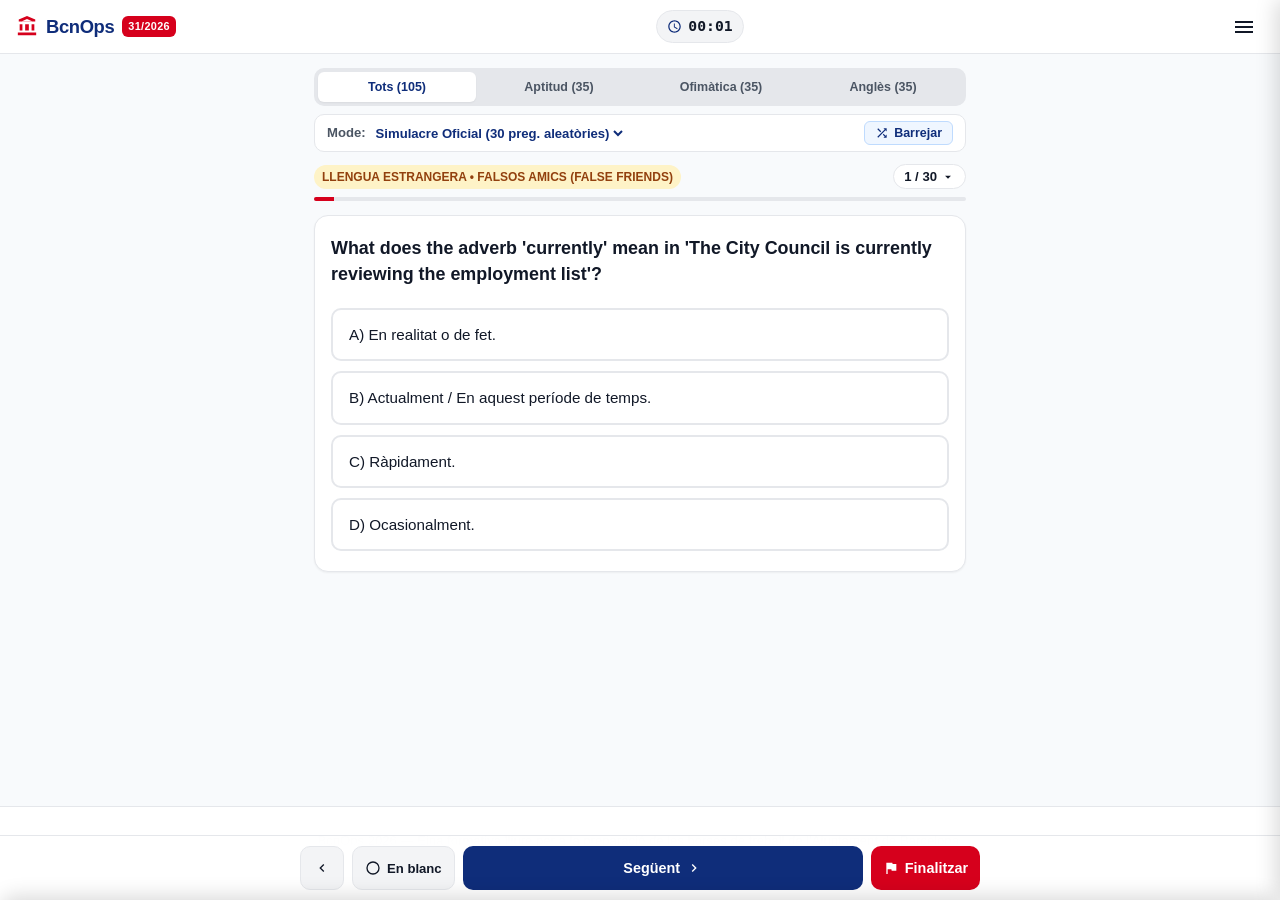
==== commit 8a86ed5e: "fix: simplificar fila Veure resposta al menú (sense icona ni didactic)" ====
--- a/index.html
+++ b/index.html
@@ -99,10 +99,9 @@
         </button>
       </nav>
 
-      <!-- Opció de Configuració: Veure resposta (didàctic) -->
+      <!-- Opció de Configuració: Veure resposta -->
       <button class="drawer-nav-item" onclick="toggleHintMode()" id="drawer-hint-toggle">
-        <svg width="18" height="18" fill="currentColor" viewBox="0 0 24 24" aria-hidden="true"><path d="M12 2C6.48 2 2 6.48 2 12s4.48 10 10 10 10-4.48 10-10S17.52 2 12 2zm1 17h-2v-2h2v2zm2.07-7.75l-.9.92C13.45 12.9 13 13.5 13 15h-2v-.5c0-1.1.45-2.1 1.17-2.83l1.24-1.26c.37-.36.59-.86.59-1.41 0-1.1-.9-2-2-2s-2 .9-2 2H8c0-2.21 1.79-4 4-4s4 1.79 4 4c0 .88-.36 1.68-.93 2.25z"/></svg>
-        <span>Veure resposta (didàctic)</span>
+        <span>Veure resposta</span>
         <button class="toggle-switch drawer-toggle-switch" id="drawer-hint-switch" role="switch" aria-checked="false" aria-label="Activar Veure resposta" onclick="event.stopPropagation(); toggleHintMode()">
           <span class="toggle-thumb"></span>
         </button>
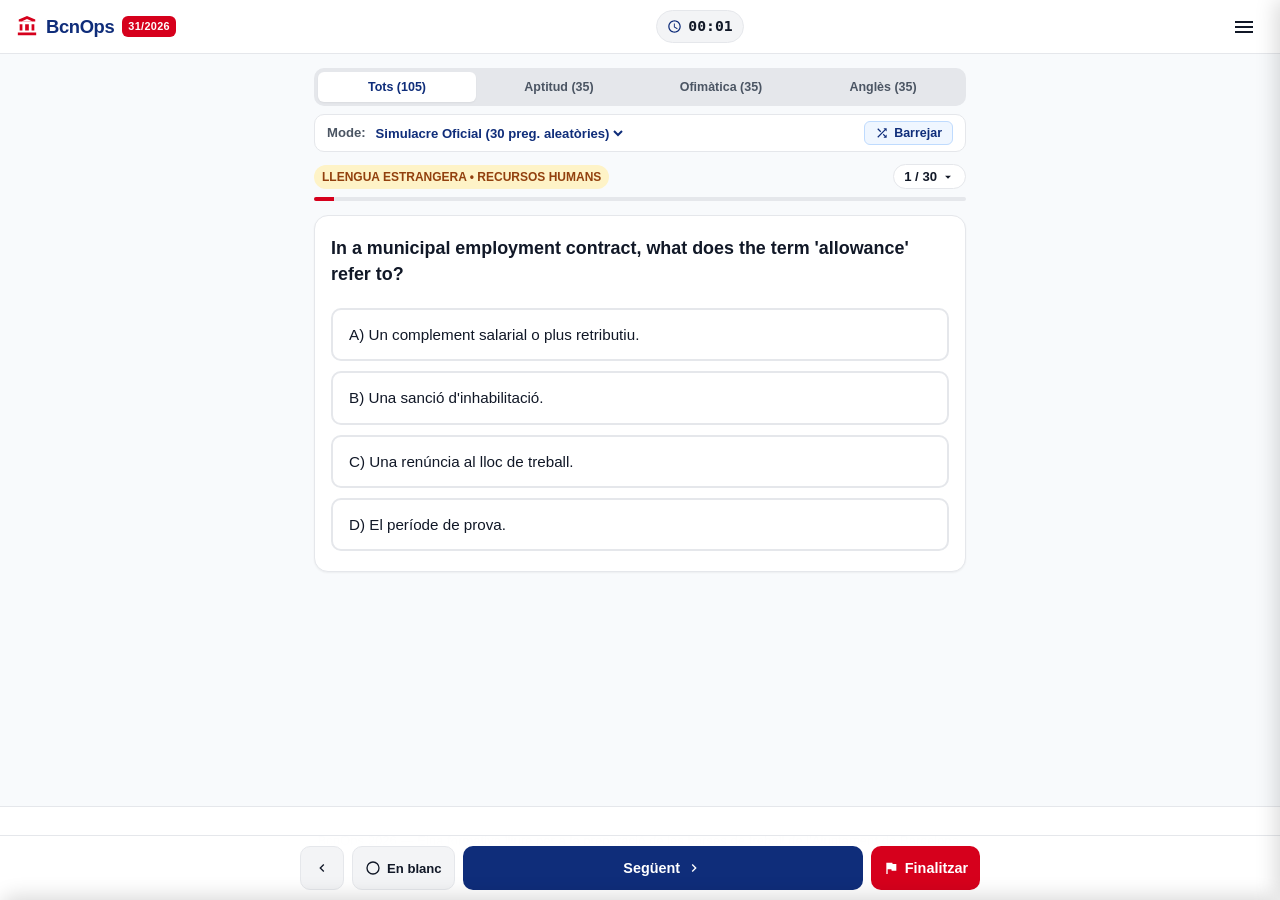
==== commit 021679c1: "switch esquerra text dreta menu" ====
--- a/index.html
+++ b/index.html
@@ -101,10 +101,10 @@
 
       <!-- Opció de Configuració: Veure resposta -->
       <button class="drawer-nav-item" onclick="toggleHintMode()" id="drawer-hint-toggle">
-        <span>Veure resposta</span>
         <button class="toggle-switch drawer-toggle-switch" id="drawer-hint-switch" role="switch" aria-checked="false" aria-label="Activar Veure resposta" onclick="event.stopPropagation(); toggleHintMode()">
           <span class="toggle-thumb"></span>
         </button>
+        <span>Veure resposta</span>
       </button>
 
       <!-- Targeta de Millor Puntuació -->
--- a/styles.css
+++ b/styles.css
@@ -1140,9 +1140,8 @@
   white-space: nowrap;
 }
 
-/* Toggle switch al drawer (alineat a la dreta) */
+/* Toggle switch al drawer */
 .drawer-toggle-switch {
-  margin-left: auto;
   flex-shrink: 0;
 }
 
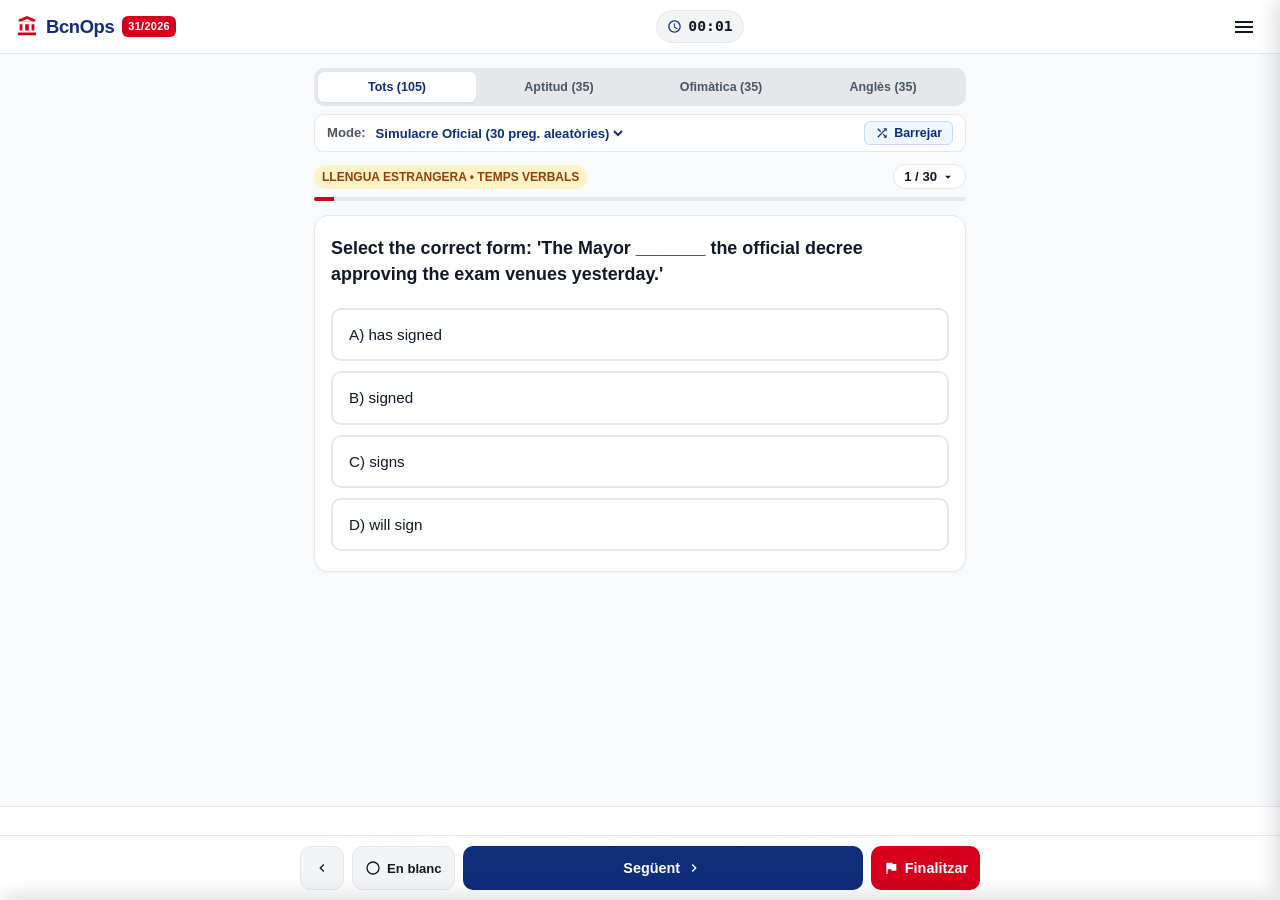
==== commit a816d056: "fix: alineacio switch i text al menu drawer" ====
--- a/index.html
+++ b/index.html
@@ -101,9 +101,9 @@
 
       <!-- Opció de Configuració: Veure resposta -->
       <button class="drawer-nav-item" onclick="toggleHintMode()" id="drawer-hint-toggle">
-        <button class="toggle-switch drawer-toggle-switch" id="drawer-hint-switch" role="switch" aria-checked="false" aria-label="Activar Veure resposta" onclick="event.stopPropagation(); toggleHintMode()">
+        <span class="toggle-switch drawer-toggle-switch" id="drawer-hint-switch" role="switch" aria-checked="false" aria-label="Activar Veure resposta" tabindex="0" onclick="event.stopPropagation(); toggleHintMode()">
           <span class="toggle-thumb"></span>
-        </button>
+        </span>
         <span>Veure resposta</span>
       </button>
 
--- a/styles.css
+++ b/styles.css
@@ -293,6 +293,7 @@
   display: flex;
   align-items: center;
   gap: 12px;
+  flex-wrap: nowrap;
   padding: 12px 14px;
   border-radius: var(--radius-md);
   font-size: 0.95rem;
@@ -1143,6 +1144,14 @@
 /* Toggle switch al drawer */
 .drawer-toggle-switch {
   flex-shrink: 0;
+  margin-right: 8px;
+}
+
+/* Text de l'opció Veure resposta al drawer (més petit) */
+.drawer-nav-item > span {
+  font-size: 0.85rem;
+  font-weight: 600;
+  color: var(--text-main);
 }
 
 /* Línia de resposta correcta al panel d'explicació */
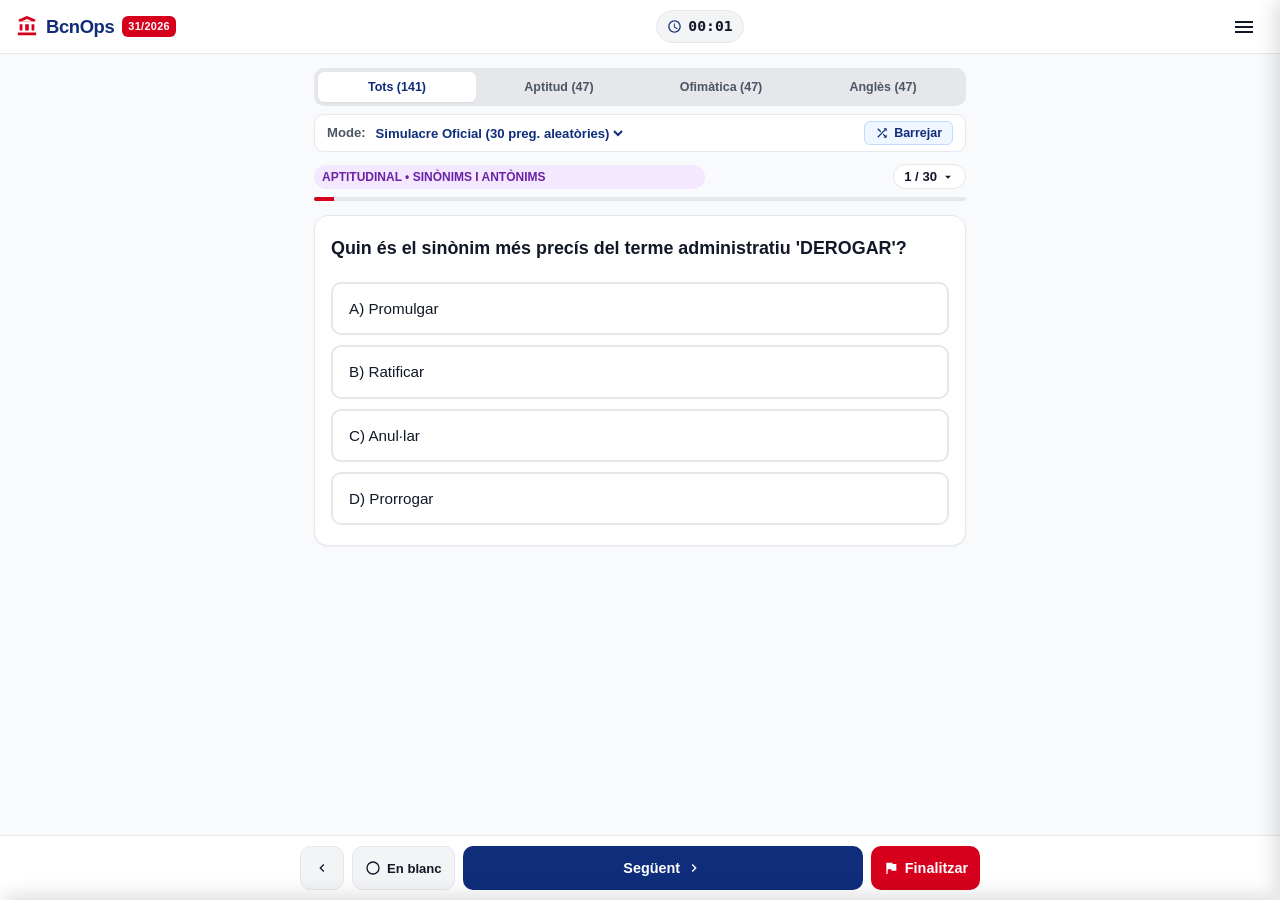
==== commit 9bbf49d8: "feat(app): add 36 new aptitudinal and ofimatica questions Extend the offline fallback question bank " ====
--- a/index.html
+++ b/index.html
@@ -478,15 +478,6 @@
     </div>
   </div>
 
-  <!-- ============================================================
-       Peu de Pàgina Global amb Copyright xarop.com
-       ============================================================ -->
-  <footer class="app-global-footer">
-    <div class="footer-container">
-      <p>BcnOps 2026 — Eina formativa lliure per a la preparació de les borses de treball de l'Ajuntament de Barcelona.</p>
-      <p>© 2026 desenvolupat per <a href="https://xarop.com" target="_blank" rel="noopener noreferrer">xarop.com</a></p>
-    </div>
-  </footer>
 
   <script src="app.js"></script>
 </body>
--- a/styles.css
+++ b/styles.css
@@ -449,12 +449,37 @@
   background: #dbeafe;
 }
 
-/* Fila de Pregunta: Categoria i Selector de Graella */
+/* Pantalles petites: només la icona del botó Barrejar */
+@media (max-width: 480px) {
+  .btn-shuffle span { display: none; }
+  .btn-shuffle { padding: 4px 8px; gap: 0; justify-content: center; }
+
+  /* Pantalles petites: només la icona del botó "En blanc" */
+  #btn-clear-choice span { display: none; }
+  #btn-clear-choice { padding: 4px 8px; gap: 0; justify-content: center; }
+}
+
+/* Fila de Pregunta: Categoria i Selector de Graella (sempre una sola línia) */
 .quiz-top-bar {
   display: flex;
   align-items: center;
   justify-content: space-between;
+  flex-wrap: nowrap;
+  gap: 8px;
   margin-bottom: 8px;
+}
+
+.category-pill {
+  font-size: 0.75rem;
+  font-weight: 800;
+  text-transform: uppercase;
+  padding: 3px 8px;
+  border-radius: var(--radius-full);
+  white-space: nowrap;
+  overflow: hidden;
+  text-overflow: ellipsis;
+  flex: 1;
+  max-width: 60%;
 }
 
 .btn-jump-sheet {
@@ -469,6 +494,8 @@
   font-weight: 700;
   color: var(--text-main);
   cursor: pointer;
+  flex-shrink: 0;
+  white-space: nowrap;
 }
 
 .btn-jump-sheet svg {
@@ -1001,20 +1028,6 @@
   gap: 6px;
 }
 
-/* ============================================================
-   Peu de pàgina i Copyright xarop.com
-   ============================================================ */
-
-.app-global-footer {
-  border-top: 1px solid var(--border-color);
-  background: #ffffff;
-  padding: 24px 16px;
-  margin-top: 30px;
-  font-size: 0.82rem;
-  color: var(--text-muted);
-  text-align: center;
-}
-
 .footer-container {
   max-width: 680px;
   margin: 0 auto;
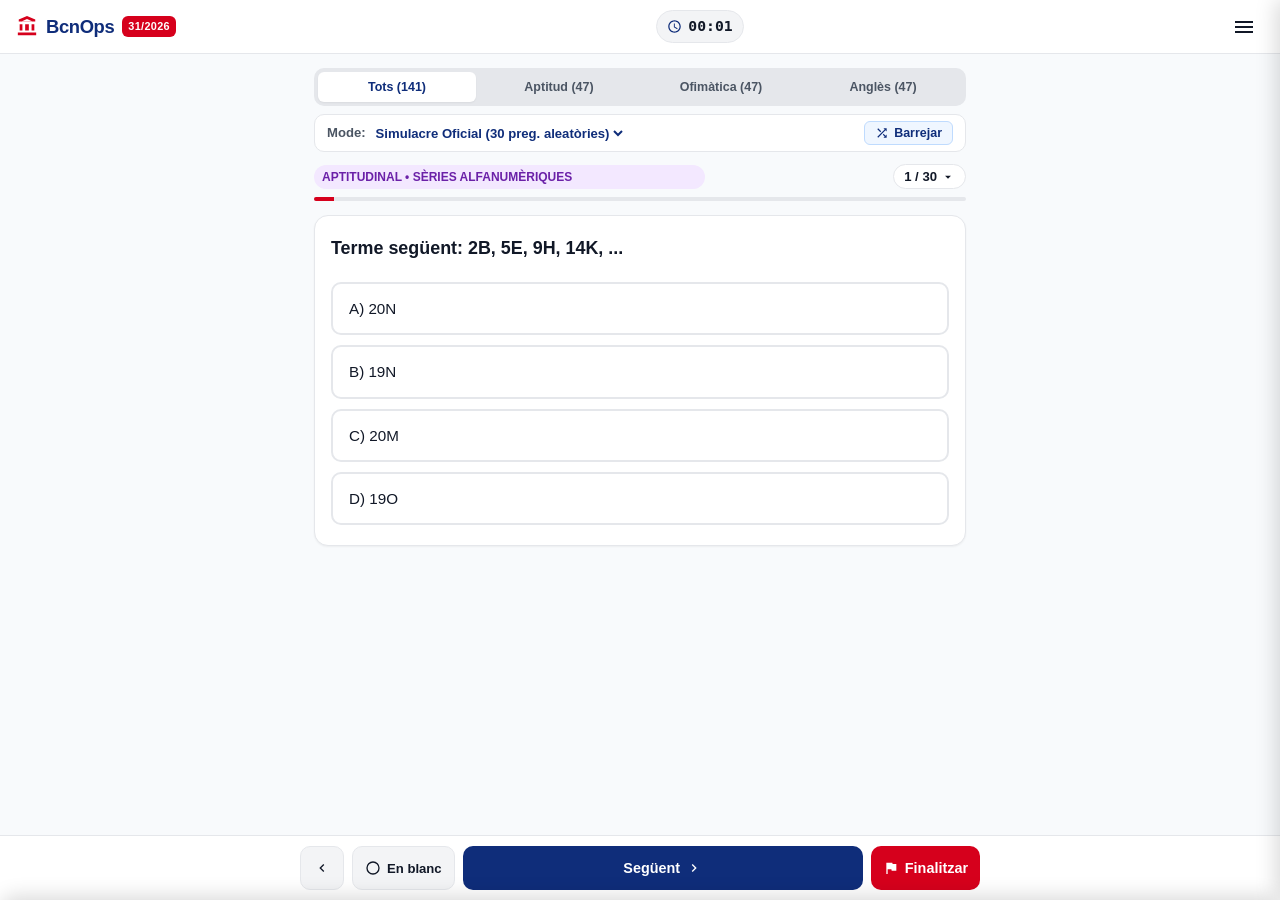
==== commit 087a9c43: "docs: document internal visit statistics and update question bank counts to 141" ====
--- a/index.html
+++ b/index.html
@@ -113,6 +113,14 @@
         <div id="drawer-best-score" style="font-size: 1.35rem; font-weight: 900; color: var(--bcn-blue);">— / 10</div>
         <div style="font-size: 0.72rem; color: var(--text-light);">Desada automàticament a localStorage</div>
       </div>
+
+      <!-- Estadístiques d'ús internes (localStorage) -->
+      <div style="background: #f9fafb; border: 1px solid var(--border-color); padding: 12px; border-radius: var(--radius-md); margin-top: 8px;">
+        <div style="font-size: 0.75rem; color: var(--text-muted); font-weight: 800; text-transform: uppercase;">Estadístiques d'ús (aquest navegador)</div>
+        <div id="drawer-visit-count" style="font-size: 1.35rem; font-weight: 900; color: var(--bcn-blue);">0 visites</div>
+        <div id="drawer-last-visit" style="font-size: 0.72rem; color: var(--text-light);">Sense registre prèvi</div>
+        <div id="drawer-days-active" style="font-size: 0.72rem; color: var(--text-light);">Dies actius: 0</div>
+      </div>
     </div>
 
     <div class="drawer-footer">
--- a/styles.css
+++ b/styles.css
@@ -1167,15 +1167,16 @@
   color: var(--text-main);
 }
 
-/* Línia de resposta correcta al panel d'explicació */
+/* Línia de resposta correcta al panel d'explicació (apilada verticalment) */
 .hint-reveal-panel .correct-answer {
   margin-bottom: 10px;
   color: var(--success);
   font-weight: 800;
   font-size: 0.9rem;
   display: flex;
-  align-items: center;
-  gap: 6px;
+  flex-direction: column;
+  align-items: flex-start;
+  gap: 4px;
 }
 
 .hint-reveal-panel .correct-answer span {
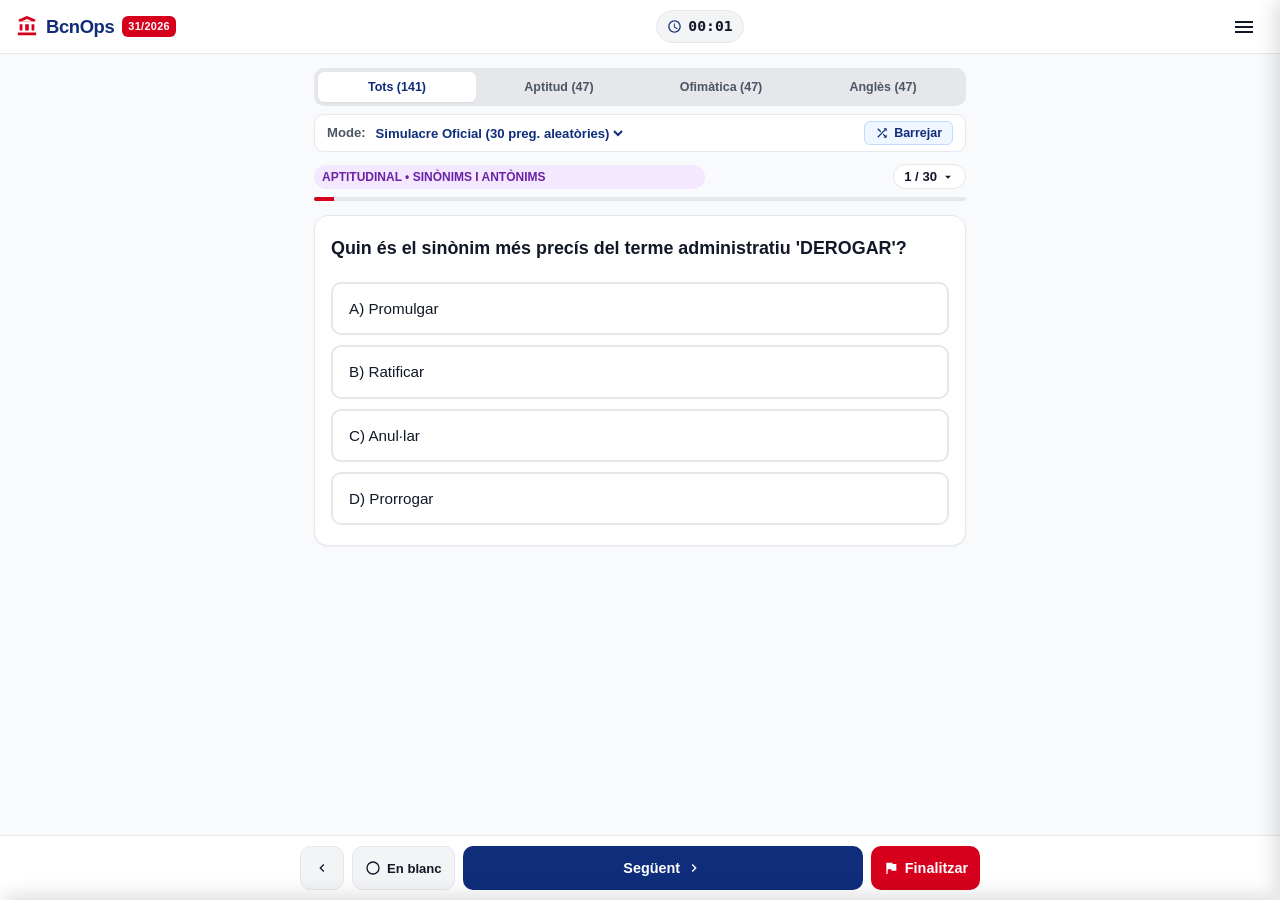
==== commit 52480db3: "feat: add Google Tag Manager integration with custom exam events Adds the GTM container snippet (scr" ====
--- a/index.html
+++ b/index.html
@@ -8,8 +8,21 @@
   <link rel="stylesheet" href="styles.css">
   <link rel="author" href="humans.txt">
   <link rel="icon" href="data:image/svg+xml,<svg xmlns=%22http://www.w3.org/2000/svg%22 viewBox=%220 0 24 24%22 fill=%22%23d6001c%22><path d=%22M12 1L3 5v2h18V5L12 1zm0 3.25l5.5 2.45H6.5L12 4.25zM4 10v7h3v-7H4zm6 0v7h4v-7h-4zm7 0v7h3v-7h-3zM2 19v3h20v-3H2z%22/></svg>">
+
+  <!-- Google Tag Manager -->
+  <script>(function(w,d,s,l,i){w[l]=w[l]||[];w[l].push({'gtm.start':
+  new Date().getTime(),event:'gtm.js'});var f=d.getElementsByTagName(s)[0],
+  j=d.createElement(s),dl=l!='dataLayer'?'&l='+l:'';j.async=true;j.src=
+  'https://www.googletagmanager.com/gtm.js?id='+i+dl;f.parentNode.insertBefore(j,f);
+  })(window,document,'script','dataLayer','GTM-T8828GLD');</script>
+  <!-- End Google Tag Manager -->
 </head>
 <body>
+
+  <!-- Google Tag Manager (noscript) -->
+  <noscript><iframe src="https://www.googletagmanager.com/ns.html?id=GTM-T8828GLD"
+  height="0" width="0" style="display:none;visibility:hidden"></iframe></noscript>
+  <!-- End Google Tag Manager (noscript) -->
 
   <!-- ============================================================
        App Bar Superior Neta (54px)
@@ -131,6 +144,12 @@
       <div style="font-size: 0.72rem; color: var(--text-muted); text-align: center; margin-top: 6px;">
         © 2026 desenvolupat per <a href="https://xarop.com" target="_blank" rel="noopener noreferrer" style="color: var(--bcn-red); font-weight: 700; text-decoration: none;">xarop.com</a>
       </div>
+      <a href="https://tagmanager.google.com/" 
+         target="_blank" 
+         rel="noopener noreferrer" 
+         style="display: block; margin-top: 6px; text-align: center; font-size: 0.68rem; color: var(--text-light); text-decoration: none;">
+        Google Tag Manager
+      </a>
     </div>
 
   </aside>
